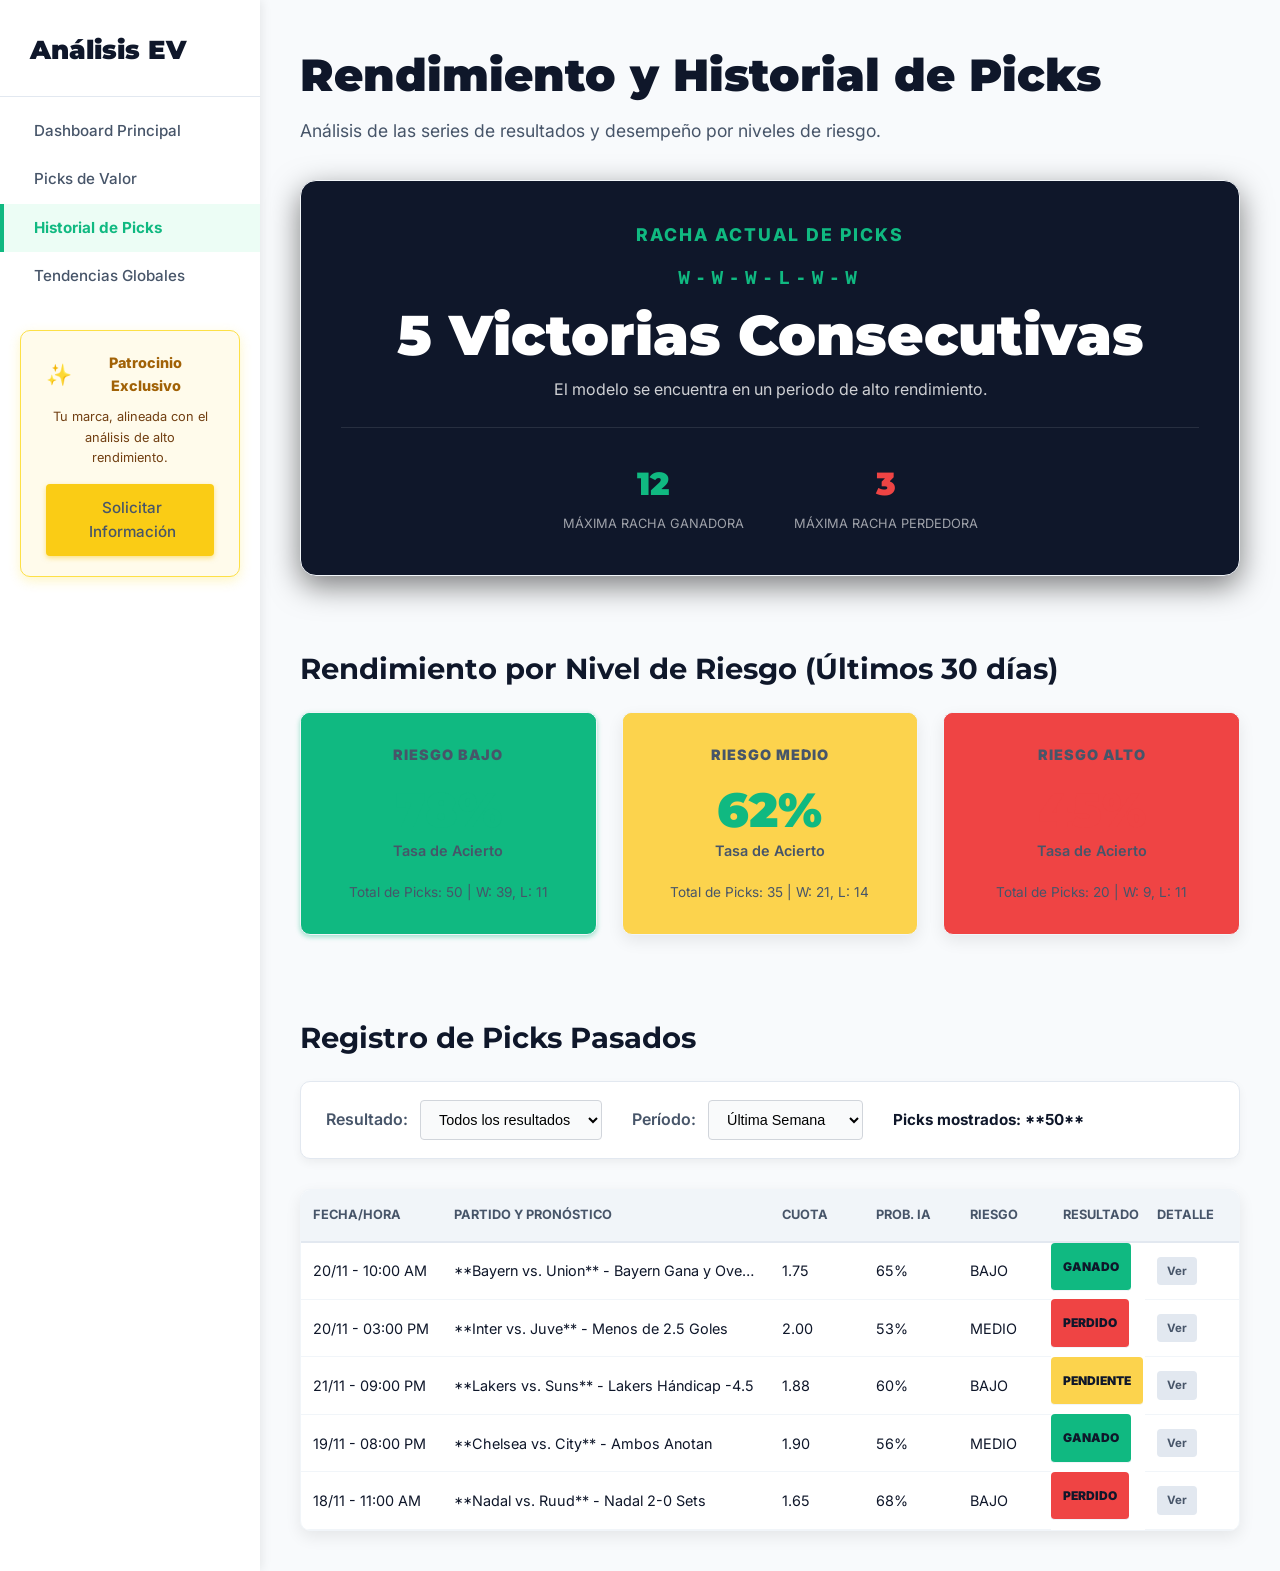
==== historial.html @ df7f1670 "Feature: Implementación de la doble estrategia Parlay Favorito/Millonario. Estructura HTML/CSS final" ====
<!DOCTYPE html>
<html lang="es">
<head>
    <meta charset="UTF-8">
    <meta name="viewport" content="width=device-width, initial-scale=1.0">
    <title>Historial de Picks - Análisis EV</title>
    <link rel="stylesheet" href="css/style.css"> 
    <link href="https://fonts.googleapis.com/css2?family=Montserrat:wght@400;700;900&family=Inter:wght@300;400;500;700;900&display=swap" rel="stylesheet">
</head>
<body>

    <div class="layout-principal">

        <div class="nav-lateral">
            <div class="nav-header">Análisis EV</div>
            
            <a href="index.html">Dashboard Principal</a>
            <a href="picks-valor.html">Picks de Valor</a>
            <a href="historial.html" class="activo">Historial de Picks</a> 
            <a href="tendencias-globales.html">Tendencias Globales</a> 
            
            <div class="widget-patrocinio">
                <div class="patrocinio-header">
                    <span class="icono-patrocinio">✨</span>
                    <p>Patrocinio Exclusivo</p>
                </div>
                <p class="patrocinio-mensaje">
                    Tu marca, alineada con el análisis de alto rendimiento.
                </p>
                <a href="mailto:contacto@tusitio.com" class="boton-patrocinio">
                    Solicitar Información
                </a>
            </div>
        </div>

        <div class="contenido-principal">
            
            <div class="header-contenido">
                <h1>Rendimiento y Historial de Picks</h1>
                <p>Análisis de las series de resultados y desempeño por niveles de riesgo.</p>
            </div>
            
            <div class="card racha-hero-card" style="margin-bottom: 30px;">
                <div class="racha-titulo">Racha Actual de Picks</div>
                <div class="racha-principal">
                    <span class="racha-contador positivo">W-W-W-L-W-W</span>
                    <h2 class="racha-resultado">5 Victorias Consecutivas</h2>
                    <p class="racha-mensaje">El modelo se encuentra en un periodo de alto rendimiento.</p>
                </div>
                <div class="racha-datos-historicos">
                    <div class="dato-historico-item">
                        <span class="historico-valor">12</span>
                        <span class="historico-label">Máxima Racha Ganadora</span>
                    </div>
                    <div class="dato-historico-item">
                        <span class="historico-valor negativo">3</span>
                        <span class="historico-label">Máxima Racha Perdedora</span>
                    </div>
                </div>
            </div>

            <h2 style="font-size: 1.8em; margin-top: 40px; margin-bottom: 20px;">Rendimiento por Nivel de Riesgo (Últimos 30 días)</h2>

            <div class="grid-rendimiento-riesgo" style="margin-bottom: 40px;">
                
                <div class="card rendimiento-card badge-bajo">
                    <div class="rendimiento-header">RIESGO BAJO</div>
                    <div class="rendimiento-metricas">
                        <span class="metricas-valor positivo">78%</span>
                        <span class="metricas-label">Tasa de Acierto</span>
                    </div>
                    <div class="rendimiento-detalle">
                        <p>Total de Picks: 50 | W: 39, L: 11</p>
                    </div>
                </div>

                <div class="card rendimiento-card badge-medio">
                    <div class="rendimiento-header">RIESGO MEDIO</div>
                    <div class="rendimiento-metricas">
                        <span class="metricas-valor positivo">62%</span>
                        <span class="metricas-label">Tasa de Acierto</span>
                    </div>
                    <div class="rendimiento-detalle">
                        <p>Total de Picks: 35 | W: 21, L: 14</p>
                    </div>
                </div>
                
                <div class="card rendimiento-card badge-alto">
                    <div class="rendimiento-header">RIESGO ALTO</div>
                    <div class="rendimiento-metricas">
                        <span class="metricas-valor negativo">45%</span>
                        <span class="metricas-label">Tasa de Acierto</span>
                    </div>
                    <div class="rendimiento-detalle">
                        <p>Total de Picks: 20 | W: 9, L: 11</p>
                    </div>
                </div>
                
            </div>
            
            <h2 style="font-size: 1.8em; margin-top: 40px; margin-bottom: 20px;">Registro de Picks Pasados</h2>
            <div class="filtros-picks-container historial-filtros">
                <div class="filtro-deporte">
                    <label for="filtro-resultado">Resultado:</label>
                    <select id="filtro-resultado" class="input-estilizado">
                        <option value="todos">Todos los resultados</option>
                        <option value="ganado">Ganado</option>
                        <option value="perdido">Perdido</option>
                        <option value="pendiente">Pendiente</option>
                    </select>
                </div>
                <div class="filtro-liga">
                    <label for="filtro-fecha">Período:</label>
                    <select id="filtro-fecha" class="input-estilizado">
                        <option value="semana">Última Semana</option>
                        <option value="mes">Último Mes</option>
                        <option value="trimestre">Último Trimestre</option>
                    </select>
                </div>
                <div class="info-adicional">
                    <p>Picks mostrados: **50**</p>
                </div>
            </div>

            <div class="card tabla-historial-contenedor">
                <table class="tabla-historial">
                    <thead>
                        <tr>
                            <th>Fecha/Hora</th>
                            <th>Partido y Pronóstico</th>
                            <th>Cuota</th>
                            <th>Prob. IA</th>
                            <th>Riesgo</th>
                            <th>Resultado</th>
                            <th>Detalle</th>
                        </tr>
                    </thead>
                    <tbody>
                        <tr class="pick-ganado">
                            <td>20/11 - 10:00 AM</td>
                            <td>**Bayern vs. Union** - Bayern Gana y Over 3.5</td>
                            <td>1.75</td>
                            <td>65%</td>
                            <td>BAJO</td>
                            <td class="resultado-badge badge-ganado">GANADO</td>
                            <td><a href="analisis-detalle.html" class="boton-detalle-tabla">Ver</a></td>
                        </tr>
                        <tr class="pick-perdido">
                            <td>20/11 - 03:00 PM</td>
                            <td>**Inter vs. Juve** - Menos de 2.5 Goles</td>
                            <td>2.00</td>
                            <td>53%</td>
                            <td>MEDIO</td>
                            <td class="resultado-badge badge-perdido">PERDIDO</td>
                            <td><a href="analisis-detalle.html" class="boton-detalle-tabla">Ver</a></td>
                        </tr>
                        <tr class="pick-pendiente">
                            <td>21/11 - 09:00 PM</td>
                            <td>**Lakers vs. Suns** - Lakers Hándicap -4.5</td>
                            <td>1.88</td>
                            <td>60%</td>
                            <td>BAJO</td>
                            <td class="resultado-badge badge-pendiente">PENDIENTE</td>
                            <td><a href="analisis-detalle.html" class="boton-detalle-tabla">Ver</a></td>
                        </tr>
                        <tr class="pick-ganado">
                            <td>19/11 - 08:00 PM</td>
                            <td>**Chelsea vs. City** - Ambos Anotan</td>
                            <td>1.90</td>
                            <td>56%</td>
                            <td>MEDIO</td>
                            <td class="resultado-badge badge-ganado">GANADO</td>
                            <td><a href="analisis-detalle.html" class="boton-detalle-tabla">Ver</a></td>
                        </tr>
                         <tr class="pick-perdido">
                            <td>18/11 - 11:00 AM</td>
                            <td>**Nadal vs. Ruud** - Nadal 2-0 Sets</td>
                            <td>1.65</td>
                            <td>68%</td>
                            <td>BAJO</td>
                            <td class="resultado-badge badge-perdido">PERDIDO</td>
                            <td><a href="analisis-detalle.html" class="boton-detalle-tabla">Ver</a></td>
                        </tr>
                    </tbody>
                </table>
            </div>
            
        </div>
    </div>
</body>
</html>
---- css/style.css ----
/* ========================================================= */
/* 0. VARIABLES Y BASE (Diseño Premium y Verde Esmeralda)    */
/* ========================================================= */
:root {
    /* Colores primarios (Fondo Claro) */
    --color-fondo-principal: #f8fafc; /* Fondo muy claro y limpio */
    --color-fondo-secundario: #ffffff; /* Fondo blanco puro para tarjetas */
    
    /* Colores de texto y elementos generales */
    --color-texto-oscuro-principal: #0f172a; /* Azul oscuro casi negro (Headings) */
    --color-texto-oscuro-secundario: #475569; /* Gris oscuro para cuerpo y metadatos */
    --color-texto-claro: #ffffff;
    --color-sombra-suave: rgba(0, 0, 0, 0.08); /* Sombra más pronunciada pero suave */
    
    /* Colores de acento (VERDE ESMERALDA como principal) */
    --color-acento-principal: #10b981; /* VERDE ESMERALDA (Botones, Activo, Bordes) */
    --color-acento-secundario: #007bff; /* Azul (para links/secundario) */
    --color-acento-perdida: #ef4444; /* Rojo para ALTO RIESGO / PERDIDA */
    --color-acento-pendiente: #10b981; /* Verde para PENDIENTE/ACTIVO */
    --color-acento-ev-positivo: #ffd700; /* Oro para Resaltado (Ya no se usa, pero se mantiene la variable) */
    
    /* Radios y Sombras */
    --border-radius-pequeño: 4px;
    --border-radius-medio: 10px; 
    --border-radius-grande: 16px; 
    --box-shadow-card: 0 6px 16px var(--color-sombra-suave); 
    
    /* Tipografía */
    --font-family-titulo: 'Montserrat', sans-serif;
    --font-family-cuerpo: 'Inter', sans-serif;
}

* {
    box-sizing: border-box;
    margin: 0;
    padding: 0;
}

body {
    font-family: var(--font-family-cuerpo);
    background-color: var(--color-fondo-principal);
    color: var(--color-texto-oscuro-principal);
    line-height: 1.6;
}

h1, h2, h3 {
    font-family: var(--font-family-titulo);
    font-weight: 700;
}

a {
    text-decoration: none;
    color: var(--color-acento-principal);
    transition: color 0.2s;
}

/* ========================================================= */
/* 1. LAYOUT PRINCIPAL Y NAVEGACIÓN LATERAL                  */
/* ========================================================= */
.layout-principal {
    display: flex;
    min-height: 100vh;
}

/* NAVEGACIÓN LATERAL */
.nav-lateral {
    width: 260px;
    background-color: var(--color-fondo-secundario);
    padding: 30px 0;
    box-shadow: 2px 0 10px var(--color-sombra-suave); 
    display: flex;
    flex-direction: column;
    flex-shrink: 0;
    z-index: 10;
}

.nav-header {
    font-family: var(--font-family-titulo);
    font-size: 1.6em; 
    font-weight: 900;
    color: var(--color-texto-oscuro-principal);
    padding: 0 30px 25px;
    border-bottom: 1px solid #e2e8f0;
    margin-bottom: 10px;
}

.nav-lateral a {
    padding: 12px 30px;
    color: var(--color-texto-oscuro-secundario);
    font-size: 0.95em;
    font-weight: 500;
    border-left: 4px solid transparent;
    transition: all 0.2s;
}

.nav-lateral a:hover {
    color: var(--color-acento-principal);
    background-color: #f0fdf4; 
}

.nav-lateral a.activo {
    color: var(--color-acento-principal);
    background-color: #ecfdf5; 
    border-left-color: var(--color-acento-principal);
    font-weight: 700;
}

/* WIDGET DE PATROCINIO */
.widget-patrocinio {
    padding: 20px 25px;
    margin: 30px 20px 0 20px;
    background-color: #fffbeb; 
    border: 1px solid #fde047;
    border-radius: var(--border-radius-medio);
    box-shadow: 0 4px 12px rgba(253, 224, 71, 0.3); 
    text-align: center;
}

.patrocinio-header {
    display: flex;
    align-items: center;
    justify-content: center;
    margin-bottom: 10px;
}

.patrocinio-header .icono-patrocinio {
    font-size: 1.3em;
    margin-right: 5px;
}

.patrocinio-header p {
    font-weight: 800;
    font-size: 0.9em;
    color: #a16207; 
}

.patrocinio-mensaje {
    font-size: 0.8em;
    color: #713f12;
    margin-bottom: 15px;
}

.boton-patrocinio {
    display: block;
    padding: 9px 15px;
    font-size: 0.85em;
    font-weight: 800;
    background-color: #facc15; 
    color: var(--color-texto-oscuro-principal);
    border-radius: var(--border-radius-pequeño);
    transition: background-color 0.2s;
    box-shadow: 0 2px 5px rgba(250, 202, 21, 0.5);
}
.boton-patrocinio:hover {
    background-color: #eab308;
}


/* CONTENIDO PRINCIPAL */
.contenido-principal {
    flex-grow: 1;
    padding: 40px;
    display: flex;
    flex-direction: column;
}

.header-contenido {
    margin-bottom: 35px;
}

.header-contenido h1 {
    font-size: 2.8em; 
    color: var(--color-texto-oscuro-principal);
    margin-bottom: 5px;
    font-weight: 900;
}

.header-contenido p {
    font-size: 1.1em;
    color: var(--color-texto-oscuro-secundario);
    font-weight: 400;
}

/* Base de todas las tarjetas */
.card {
    background-color: var(--color-fondo-secundario);
    border-radius: var(--border-radius-medio);
    box-shadow: var(--box-shadow-card);
    border: 1px solid #f1f5f9; 
    transition: transform 0.3s, box-shadow 0.3s;
}

/* ========================================================= */
/* 3. HERO PICK "DATA-CORE"                                  */
/* ========================================================= */

.hero-data-core {
    width: 100%;
    max-width: 950px; 
    color: white; 
    padding: 0; 
    border-radius: var(--border-radius-grande); 
    overflow: hidden;
    position: relative;
    box-shadow: 0 15px 40px rgba(0, 0, 0, 0.4), 0 0 0 1px rgba(255, 255, 255, 0.05); 
}

.data-core-body { 
    background: #0f172a; 
    padding: 0 30px; 
}

/* Header de Metadatos */
.data-core-header {
    display: flex;
    justify-content: space-between;
    align-items: center;
    padding: 15px 30px;
    background: rgba(255, 255, 255, 0.05); 
    border-bottom: 1px solid rgba(255, 255, 255, 0.1);
}

.data-core-header .sub-header-pick {
    font-size: 0.8em;
    font-weight: 800;
    color: var(--color-acento-principal); 
    letter-spacing: 2px;
    text-transform: uppercase;
}

.data-core-header .match-meta {
    font-size: 0.75em;
    opacity: 0.7;
    letter-spacing: 0.5px;
    font-weight: 500;
}

/* Sección principal del partido */
.data-core-match {
    display: flex;
    flex-direction: column;
    align-items: center;
    padding: 35px 0px 25px 0px; 
    text-align: center;
}

.match-teams {
    display: flex;
    align-items: center;
    margin-bottom: 15px;
}

.team-badge {
    width: 65px; 
    height: 65px;
    display: flex;
    align-items: center;
    justify-content: center;
    border-radius: 50%; 
    font-family: var(--font-family-titulo);
    font-size: 1.6em;
    font-weight: 900;
    color: var(--color-texto-claro);
    box-shadow: 0 0 15px rgba(0, 0, 0, 0.6) inset;
    border: 3px solid rgba(255, 255, 255, 0.1);
}

.vs-text {
    font-size: 2em;
    font-weight: 900;
    color: rgba(255, 255, 255, 0.4);
    margin: 0 20px;
}

.match-title {
    font-size: 2.5em; 
    font-weight: 900;
    margin-bottom: 8px;
    letter-spacing: 1px;
    color: #ffffff;
}

.core-pronostico {
    font-size: 1.15em;
    font-weight: 600;
    color: #ffffff;
    background: rgba(255, 255, 255, 0.15);
    padding: 10px 25px;
    border-radius: var(--border-radius-pequeño);
    margin-top: 15px;
    border: 1px solid rgba(255, 255, 255, 0.15);
}

/* LÍNEA INFERIOR DE MÉTRICAS */
.data-core-metrics-bar {
    display: flex;
    justify-content: flex-start; 
    align-items: center;
    background: #000000; 
    padding: 20px 30px;
    border-top: 1px solid rgba(255, 255, 255, 0.3);
    gap: 40px;
}

.core-metrica {
    display: flex;
    flex-direction: column;
    text-align: left;
    padding-right: 0;
}

.metrica-valor-num {
    font-family: var(--font-family-titulo);
    font-size: 2em;
    font-weight: 900;
    line-height: 1.1;
    color: white;
}

.metrica-valor-label {
    font-size: 0.75em;
    font-weight: 500;
    opacity: 0.8;
    text-transform: uppercase;
    letter-spacing: 1px; 
}

/* Botón de la barra inferior */
.boton-data-core {
    margin-left: auto; 
    display: inline-block;
    padding: 12px 30px;
    font-size: 1em;
    font-weight: 800;
    text-transform: uppercase;
    letter-spacing: 1px;
    border-radius: var(--border-radius-pequeño);
    background: var(--color-acento-principal); 
    color: var(--color-texto-claro); 
    transition: all 0.2s ease-in-out; 
    box-shadow: 0 5px 15px rgba(16, 185, 129, 0.4);
}
.boton-data-core:hover {
    background: #059669; 
    transform: translateY(-2px);
    box-shadow: 0 8px 20px rgba(16, 185, 129, 0.6);
}

/* --- Estilos para la Opción 2: Etiqueta de Riesgo Calificado (HERO) --- */
.data-core-metrics-bar .metrica-calificacion {
    margin-right: 10px;
}
.data-core-metrics-bar .risk-badge {
    font-size: 0.9em;
    padding: 6px 15px;
    font-weight: 900;
    line-height: 1.2;
}

/* ========================================================= */
/* 4. PICKS SECUNDARIOS (Grid y Tarjetas)                    */
/* ========================================================= */
.picks-destacados-grid {
    display: grid;
    grid-template-columns: repeat(auto-fit, minmax(300px, 1fr));
    gap: 25px;
    margin-top: 25px;
    width: 100%; 
}

.pick-destacado-card {
    color: var(--color-texto-oscuro-principal); 
    padding: 20px; 
    position: relative;
    overflow: hidden;
}
.pick-destacado-card:hover {
    transform: translateY(-5px);
    box-shadow: 0 10px 25px var(--color-sombra-suave);
}

.pick-destacado-header {
    display: flex;
    justify-content: space-between;
    font-size: 0.8em;
    color: var(--color-texto-oscuro-secundario);
    margin-bottom: 10px;
    border-bottom: 1px dashed #e2e8f0;
    padding-bottom: 6px;
    font-weight: 500;
}
.pick-destacado-header span:first-child.status-pendiente {
    font-weight: 700;
    color: var(--color-acento-pendiente);
}

.pick-destacado-body h3 {
    font-size: 1.3em;
    font-weight: 800;
    margin-bottom: 4px;
}

.pick-destacado-pronostico {
    font-size: 0.9em;
    color: var(--color-texto-oscuro-secundario);
    font-weight: 500;
    margin-bottom: 15px;
}

.pick-destacado-metricas {
    display: flex;
    gap: 15px;
}

.pick-destacado-metrica {
    font-size: 0.85em;
    color: var(--color-texto-oscuro-secundario);
    font-weight: 400;
}

.pick-destacado-metrica strong {
    font-weight: 800;
    color: var(--color-texto-oscuro-principal);
}

.pick-destacado-metrica.positivo strong {
    color: var(--color-acento-principal); 
}


/* ========================================================= */
/* 6. FILTROS Y CONTROLES (PICK-VALOR PAGE)                  */
/* ========================================================= */

.filtros-picks-container {
    display: flex;
    justify-content: space-between;
    align-items: center;
    background-color: var(--color-fondo-secundario);
    padding: 18px 25px;
    border-radius: var(--border-radius-medio);
    box-shadow: 0 4px 10px rgba(0, 0, 0, 0.05);
    margin-bottom: 30px;
    border: 1px solid #e2e8f0;
}

.filtro-deporte, .filtro-liga {
    display: flex;
    align-items: center;
    gap: 12px;
    font-weight: 600;
    color: var(--color-texto-oscuro-secundario);
}

.input-estilizado {
    padding: 10px 14px;
    border-radius: var(--border-radius-pequeño);
    border: 1px solid #d1d5db;
    background-color: #f9fafb;
    font-size: 0.9em;
    cursor: pointer;
    transition: border-color 0.2s, box-shadow 0.2s;
}

.input-estilizado:focus {
    border-color: var(--color-acento-principal);
    outline: none;
    box-shadow: 0 0 0 3px rgba(16, 185, 129, 0.2);
}

.info-adicional {
    font-size: 0.95em;
    font-weight: 700;
    color: var(--color-texto-oscuro-principal);
}


/* ========================================================= */
/* 7. TARJETAS DE LISTADO DE PICKS (AJUSTE DE PROPORCIÓN)    */
/* ========================================================= */

.picks-grid-completo {
    display: grid;
    grid-template-columns: repeat(auto-fit, minmax(320px, 1fr)); 
    gap: 25px;
}

.pick-list-card {
    padding: 25px; 
    display: flex;
    flex-direction: column;
    justify-content: space-between;
    position: relative;
    overflow: hidden;
    border-left: 5px solid var(--color-acento-pendiente); 
    border-radius: var(--border-radius-medio);
    transition: all 0.3s ease;
}

.pick-list-card:hover {
    transform: translateY(-5px); 
    box-shadow: 0 12px 30px var(--color-sombra-suave);
}

/* Indicador de Estado (Estilizado) */
.card-status {
    font-size: 0.8em;
    font-weight: 900;
    line-height: 1;
    color: #065f46; 
    
    background-color: #d1fae5; 
    padding: 4px 8px;
    border-radius: var(--border-radius-pequeño);
    margin-right: 15px; 
}

/* Metadatos (Liga y Hora) - Layout perfecto */
.card-metadatos {
    display: flex;
    align-items: center; 
    flex-wrap: wrap; 
    
    font-size: 0.85em;
    color: var(--color-texto-oscuro-secundario);
    margin-bottom: 18px;
    padding-bottom: 8px;
    border-bottom: 1px solid #f1f5f9; 
}

.card-metadatos .liga {
    margin-left: auto; 
    margin-right: 10px;
    font-weight: 500;
}

.card-metadatos .hora {
    font-weight: 800; 
    color: var(--color-texto-oscuro-principal); 
}

/* Título y Pronóstico */
.card-principal {
    margin-bottom: 30px;
    flex-grow: 1; 
}

.card-principal .partido {
    font-size: 1.8em; 
    font-weight: 900;
    color: var(--color-texto-oscuro-principal);
    margin-bottom: 8px;
    line-height: 1.2;
}

.card-principal .pronostico {
    font-size: 1em;
    color: var(--color-texto-oscuro-secundario);
    font-weight: 600; 
}

/* Métrica Inferior - Alto Contraste y Distribución Uniforme */
.card-metricas {
    display: flex;
    justify-content: space-between; 
    align-items: flex-start; 
    margin-bottom: 20px;
    padding-top: 15px;
    border-top: 1px solid #e2e8f0;
}

.metrica {
    display: flex;
    flex-direction: column;
    text-align: left; 
    flex-basis: 33%; 
    flex-grow: 1;
}

.metrica .valor-num {
    font-family: var(--font-family-titulo);
    font-size: 1.6em;
    font-weight: 900;
    line-height: 1.1;
    color: var(--color-texto-oscuro-principal);
}

.metrica .valor-label {
    font-size: 0.75em;
    font-weight: 500;
    opacity: 0.7;
    text-transform: uppercase;
    letter-spacing: 0.7px;
    color: var(--color-texto-oscuro-secundario);
    margin-top: 5px;
}

/* --- Estilos para la Opción 2: Etiqueta de Riesgo Calificado (LISTA) --- */
.metrica-calificacion {
    padding-right: 15px;
    border-right: 1px solid #f1f5f9; 
}

.risk-badge {
    font-family: var(--font-family-titulo);
    font-size: 0.9em;
    font-weight: 900;
    padding: 6px 12px;
    border-radius: var(--border-radius-pequeño);
    text-transform: uppercase;
    letter-spacing: 0.5px;
    white-space: nowrap;
    text-align: center;
    line-height: 1.2;
    margin-bottom: 5px; 
}

/* Colores específicos para los niveles de riesgo */
.badge-bajo {
    background-color: var(--color-acento-principal); 
    color: var(--color-texto-claro);
    box-shadow: 0 2px 5px rgba(16, 185, 129, 0.4);
}

.badge-medio {
    background-color: #fcd34d; 
    color: var(--color-texto-oscuro-principal);
}

.badge-alto {
    background-color: var(--color-acento-perdida); 
    color: var(--color-texto-claro);
}

/* Botón de Análisis (Ancho completo) */
.boton-analisis {
    display: block;
    width: 100%;
    padding: 12px 0;
    text-align: center;
    background-color: var(--color-acento-principal);
    color: var(--color-texto-claro);
    font-weight: 800;
    border-radius: var(--border-radius-pequeño);
    transition: background-color 0.2s, transform 0.2s, box-shadow 0.2s;
    font-size: 1em;
    box-shadow: 0 5px 15px rgba(16, 185, 129, 0.3);
}
.boton-analisis:hover {
    background-color: #059669; 
    transform: translateY(-2px);
    box-shadow: 0 8px 20px rgba(16, 185, 129, 0.4);
}

/* ========================================================= */
/* 9. ESTILOS DE LA PÁGINA ANÁLISIS DETALLADO                */
/* ========================================================= */

.detalle-hero-header {
    display: flex;
    justify-content: space-between;
    align-items: center;
    padding: 30px;
    margin-bottom: 30px;
    border-left: 6px solid var(--color-acento-principal);
    box-shadow: 0 8px 20px var(--color-sombra-suave);
}

.detalle-partido-info {
    flex-grow: 1;
}

.detalle-liga {
    font-size: 0.85em;
    font-weight: 700;
    color: var(--color-acento-principal);
    text-transform: uppercase;
    letter-spacing: 1px;
    margin-bottom: 8px;
    display: block;
}

.detalle-titulo {
    font-size: 2.2em;
    font-weight: 900;
    color: var(--color-texto-oscuro-principal);
    margin-bottom: 5px;
}

.detalle-pronostico {
    font-size: 1.1em;
    color: var(--color-texto-oscuro-secundario);
    font-weight: 500;
}

/* Sección de Métricas de Resumen */
.detalle-metricas-resumen {
    display: flex;
    gap: 30px;
    align-items: center;
    padding-left: 30px;
    border-left: 1px solid #e2e8f0;
}

.resumen-metrica {
    display: flex;
    flex-direction: column;
    text-align: right;
}

.resumen-valor-num {
    font-family: var(--font-family-titulo);
    font-size: 1.8em;
    font-weight: 900;
    line-height: 1.1;
    color: var(--color-texto-oscuro-principal);
}

.resumen-valor-num.is-ia {
    color: var(--color-acento-principal); /* Destacar la Probabilidad IA */
}

.resumen-valor-label {
    font-size: 0.75em;
    font-weight: 500;
    opacity: 0.7;
    text-transform: uppercase;
    letter-spacing: 0.7px;
    color: var(--color-texto-oscuro-secundario);
    margin-top: 5px;
}

/* Contenido del Análisis (Cuerpo) */
.detalle-cuerpo-analisis {
    display: grid;
    grid-template-columns: 1fr; /* Una sola columna para las secciones */
    gap: 25px;
}

.detalle-seccion {
    padding: 30px;
}

.seccion-titulo {
    font-size: 1.6em;
    font-weight: 800;
    color: var(--color-texto-oscuro-principal);
    margin-bottom: 15px;
    border-bottom: 2px solid var(--color-acento-principal);
    display: inline-block;
    padding-bottom: 5px;
}

.seccion-parrafo {
    font-size: 1em;
    color: var(--color-texto-oscuro-secundario);
    margin-bottom: 20px;
}

.lista-justificacion {
    list-style: none;
    padding-left: 0;
}

.lista-justificacion li {
    background-color: #f7f9fc;
    border-left: 4px solid var(--color-acento-principal);
    padding: 10px 15px;
    margin-bottom: 10px;
    border-radius: var(--border-radius-pequeño);
    font-size: 0.95em;
    color: var(--color-texto-oscuro-principal);
}

.lista-justificacion li strong {
    font-weight: 700;
}

/* Gráfico de Probabilidad */
.grafico-probabilidad {
    margin-top: 20px;
}

.probabilidad-item {
    margin-bottom: 15px;
}

.probabilidad-item .label {
    display: block;
    font-weight: 600;
    margin-bottom: 5px;
    color: var(--color-texto-oscuro-principal);
}

.barra-contenedor {
    background-color: #e2e8f0;
    border-radius: var(--border-radius-pequeño);
    height: 30px;
    overflow: hidden;
}

.barra {
    height: 100%;
    color: white;
    font-weight: 700;
    display: flex;
    align-items: center;
    padding-left: 10px;
    transition: width 1s ease-out;
}

.barra-local {
    background-color: var(--color-acento-principal);
}
.barra-empate {
    background-color: #fcd34d; /* Amarillo/Naranja */
    color: var(--color-texto-oscuro-principal);
}
.barra-visitante {
    background-color: var(--color-acento-perdida);
}


/* Tabla de Métricas Avanzadas */
.tabla-metricas {
    width: 100%;
    border-collapse: collapse;
    margin-top: 15px;
}

.tabla-metricas thead th {
    background-color: #f1f5f9;
    color: var(--color-texto-oscuro-secundario);
    font-weight: 700;
    padding: 12px 15px;
    text-align: left;
    border-bottom: 2px solid #e2e8f0;
}

.tabla-metricas tbody td {
    padding: 12px 15px;
    border-bottom: 1px solid #f1f5f9;
    font-size: 0.95em;
    color: var(--color-texto-oscuro-principal);
}

.tabla-metricas tbody tr:last-child td {
    border-bottom: none;
}

.tabla-metricas tbody td.positivo {
    color: var(--color-acento-principal);
    font-weight: 700;
}
.tabla-metricas tbody td.negativo {
    color: var(--color-acento-perdida);
    font-weight: 700;
}


/* 8. RESPONSIVE DESIGN (Media Queries) */
@media (max-width: 1024px) {
    .nav-lateral {
        width: 240px;
    }
    .contenido-principal {
        padding: 30px 20px;
    }
    .hero-data-core {
        max-width: 100%;
    }
    .picks-destacados-grid {
        grid-template-columns: repeat(auto-fit, minmax(280px, 1fr));
    }
    .picks-grid-completo {
        grid-template-columns: repeat(auto-fit, minmax(300px, 1fr)); 
    }
    .card-metricas {
        gap: 20px; 
    }
}

@media (max-width: 768px) {
    .layout-principal {
        flex-direction: column;
    }
    .nav-lateral {
        width: 100%;
        padding: 0;
        overflow-x: auto; 
        white-space: nowrap; 
    }
    .nav-header {
        display: none; 
    }
    .nav-lateral a {
        padding: 10px 20px;
        border-left: none;
        display: inline-block; 
        border-bottom: 2px solid transparent;
    }
    .nav-lateral a.activo {
        border-bottom: 2px solid var(--color-acento-principal);
        background-color: transparent;
    }
    .widget-patrocinio {
        display: none; 
    }
    .contenido-principal {
        padding: 20px 15px;
    }
    .filtros-picks-container {
        flex-direction: column;
        align-items: flex-start;
        gap: 15px;
    }
    .info-adicional {
        margin-top: 10px;
    }
    .picks-destacados-grid, .picks-grid-completo {
        grid-template-columns: 1fr;
    }
    /* Ajustes para la tarjeta Data-Core en móvil */
    .data-core-metrics-bar {
        flex-wrap: wrap;
        justify-content: space-around;
        gap: 15px;
        padding: 15px;
    }
    .data-core-metrics-bar .core-metrica {
        flex-grow: 1;
        flex-basis: 40%;
        text-align: center;
    }
    .data-core-metrics-bar .metrica-calificacion {
        border-right: none;
    }
    .boton-data-core {
        margin-left: 0; 
        flex-basis: 100%; 
    }
    /* Ajuste de métricas de lista en móvil */
    .card-metricas {
        flex-wrap: wrap; 
        gap: 15px;
    }
    .metrica {
        flex-basis: 45%; 
    }
    .metrica-calificacion {
        border-right: none;
    }
    /* Responsive adjustments for Detail page */
    .detalle-hero-header {
        flex-direction: column;
        align-items: flex-start;
        padding: 20px;
    }
    .detalle-titulo {
        font-size: 1.8em;
    }
    .detalle-metricas-resumen {
        border-left: none;
        padding-left: 0;
        margin-top: 20px;
        width: 100%;
        justify-content: space-between;
    }
    .resumen-metrica {
        text-align: left;
    }
}
/* ========================================================= */
/* 10. ESTILOS DE LA PÁGINA HISTORIAL DE PICKS               */
/* ========================================================= */

/* Panel de Estadísticas Globales */
.panel-estadisticas-historial {
    display: flex;
    justify-content: space-around;
    align-items: center;
    padding: 25px 30px;
    margin-bottom: 30px;
    border-left: 6px solid var(--color-acento-principal);
}

.estadistica-item {
    text-align: center;
    padding: 0 15px;
}

.valor-grande {
    font-family: var(--font-family-titulo);
    font-size: 2.5em;
    font-weight: 900;
    line-height: 1.1;
    color: var(--color-texto-oscuro-principal);
    display: block;
    margin-bottom: 5px;
}

.valor-grande.positivo {
    color: var(--color-acento-principal);
}

.label-pequeno {
    font-size: 0.8em;
    font-weight: 600;
    text-transform: uppercase;
    color: var(--color-texto-oscuro-secundario);
    letter-spacing: 0.5px;
}

/* Ajuste de Filtros */
.historial-filtros {
    justify-content: flex-start;
    gap: 30px;
}

/* Contenedor de la Tabla */
.tabla-historial-contenedor {
    overflow-x: auto; /* Permite desplazamiento horizontal en móviles */
    padding: 0;
}

/* Tabla de Historial */
.tabla-historial {
    width: 100%;
    min-width: 800px; /* Asegura legibilidad en desktop */
    border-collapse: collapse;
    table-layout: fixed;
}

.tabla-historial thead th {
    background-color: #f1f5f9;
    color: var(--color-texto-oscuro-secundario);
    font-weight: 700;
    padding: 15px 12px;
    text-align: left;
    text-transform: uppercase;
    font-size: 0.8em;
    border-bottom: 2px solid #e2e8f0;
}

.tabla-historial tbody tr {
    transition: background-color 0.2s;
}

.tabla-historial tbody tr:hover {
    background-color: #f7f9fc;
}

.tabla-historial tbody td {
    padding: 14px 12px;
    border-bottom: 1px solid #f1f5f9;
    font-size: 0.9em;
    color: var(--color-texto-oscuro-principal);
    white-space: nowrap; 
    overflow: hidden;
    text-overflow: ellipsis;
}

/* Ancho de columnas */
.tabla-historial thead th:nth-child(2) { width: 35%; } /* Partido y Pronóstico */
.tabla-historial thead th:nth-child(1) { width: 15%; } 

/* BADGES DE RESULTADO */
.resultado-badge {
    font-size: 0.75em !important;
    font-weight: 900;
    padding: 5px 10px;
    border-radius: var(--border-radius-pequeño);
    text-align: center;
    white-space: nowrap;
    display: block;
    width: fit-content;
}

.badge-ganado {
    background-color: var(--color-acento-principal); /* Verde Esmeralda */
    color: var(--color-texto-claro);
}

.badge-perdido {
    background-color: var(--color-acento-perdida); /* Rojo */
    color: var(--color-texto-claro);
}

.badge-pendiente {
    background-color: #fcd34d; /* Amarillo/Naranja */
    color: var(--color-texto-oscuro-principal);
}

/* Botón Detalle en la Tabla */
.boton-detalle-tabla {
    display: inline-block;
    padding: 5px 10px;
    font-size: 0.8em;
    font-weight: 700;
    background-color: #e2e8f0;
    color: var(--color-texto-oscuro-secundario);
    border-radius: var(--border-radius-pequeño);
    transition: background-color 0.2s;
}
.boton-detalle-tabla:hover {
    background-color: #cbd5e1;
}

/* Responsive adjustments for Historial page */
@media (max-width: 768px) {
    .panel-estadisticas-historial {
        flex-wrap: wrap;
        padding: 20px;
        gap: 20px;
    }
    .estadistica-item {
        flex-basis: 45%;
        margin-bottom: 10px;
    }
    .valor-grande {
        font-size: 2em;
    }
    .historial-filtros {
        flex-direction: column;
        align-items: flex-start;
        gap: 15px;
    }
    .tabla-historial-contenedor {
        margin-top: 20px;
    }
}
/* ========================================================= */
/* 11. ESTILOS DE LA PÁGINA RACHAS                           */
/* ========================================================= */

/* Racha Hero Card (Máximo Impacto) */
.racha-hero-card {
    display: flex;
    flex-direction: column;
    align-items: center;
    text-align: center;
    padding: 40px;
    background: #0f172a; /* Fondo oscuro para alto contraste */
    color: var(--color-texto-claro);
    border-radius: var(--border-radius-grande);
    box-shadow: 0 10px 30px rgba(0, 0, 0, 0.5);
}

.racha-titulo {
    font-size: 1.1em;
    font-weight: 800;
    color: var(--color-acento-principal);
    text-transform: uppercase;
    letter-spacing: 2px;
    margin-bottom: 15px;
}

.racha-principal {
    margin-bottom: 30px;
    padding-bottom: 25px;
    border-bottom: 1px solid rgba(255, 255, 255, 0.1);
    width: 100%;
}

.racha-contador {
    font-family: monospace;
    font-size: 1.5em;
    font-weight: 700;
    margin-bottom: 10px;
    display: block;
    color: var(--color-acento-principal);
    letter-spacing: 5px;
}

.racha-resultado {
    font-size: 3.5em;
    font-weight: 900;
    line-height: 1.1;
    color: #ffffff;
    margin-bottom: 10px;
}

.racha-resultado.negativo {
    color: var(--color-acento-perdida);
}

.racha-mensaje {
    font-size: 1em;
    opacity: 0.8;
}

.racha-datos-historicos {
    display: flex;
    gap: 50px;
    justify-content: center;
}

.dato-historico-item {
    text-align: center;
}

.historico-valor {
    font-family: var(--font-family-titulo);
    font-size: 2em;
    font-weight: 900;
    color: var(--color-acento-principal);
    display: block;
}

.historico-valor.negativo {
    color: var(--color-acento-perdida);
}

.historico-label {
    font-size: 0.8em;
    text-transform: uppercase;
    opacity: 0.6;
}

/* Rendimiento por Riesgo Grid */
.grid-rendimiento-riesgo {
    display: grid;
    grid-template-columns: repeat(auto-fit, minmax(280px, 1fr));
    gap: 25px;
}

.rendimiento-card {
    padding: 30px;
    text-align: center;
    position: relative;
    overflow: hidden;
}

.rendimiento-card::before {
    content: '';
    position: absolute;
    top: 0;
    left: 0;
    width: 100%;
    height: 8px;
    /* Color de la barra superior definido por el badge */
}

/* Colores de las barras superiores de rendimiento */
.rendimiento-card.badge-bajo::before {
    background-color: var(--color-acento-principal); 
}
.rendimiento-card.badge-medio::before {
    background-color: #fcd34d; 
}
.rendimiento-card.badge-alto::before {
    background-color: var(--color-acento-perdida); 
}

.rendimiento-header {
    font-size: 0.9em;
    font-weight: 900;
    text-transform: uppercase;
    letter-spacing: 1px;
    margin-bottom: 20px;
    color: var(--color-texto-oscuro-secundario);
}

.rendimiento-metricas {
    margin-bottom: 20px;
}

.metricas-valor {
    font-family: var(--font-family-titulo);
    font-size: 3em;
    font-weight: 900;
    line-height: 1;
    display: block;
    color: var(--color-texto-oscuro-principal);
}

.metricas-valor.positivo {
    color: var(--color-acento-principal);
}
.metricas-valor.negativo {
    color: var(--color-acento-perdida);
}

.metricas-label {
    font-size: 0.9em;
    font-weight: 600;
    color: var(--color-texto-oscuro-secundario);
    margin-top: 5px;
    display: block;
}

.rendimiento-detalle p {
    font-size: 0.85em;
    color: var(--color-texto-oscuro-secundario);
}


/* Visualización de Resultados Recientes (Secuencia) */
.resultados-recientes-secuencia {
    padding: 20px;
    display: flex;
    flex-wrap: wrap;
    gap: 10px;
    justify-content: flex-start;
}

.resultado-item {
    font-family: var(--font-family-titulo);
    font-size: 1.2em;
    font-weight: 900;
    width: 40px; 
    height: 40px;
    display: flex;
    align-items: center;
    justify-content: center;
    border-radius: var(--border-radius-pequeño);
    color: var(--color-texto-claro);
    box-shadow: 0 2px 5px rgba(0, 0, 0, 0.2);
}

.resultado-item.ganado {
    background-color: var(--color-acento-principal);
}
.resultado-item.perdido {
    background-color: var(--color-acento-perdida);
}
.resultado-item.pendiente {
    background-color: #fcd34d;
    color: var(--color-texto-oscuro-principal);
}

/* Responsive adjustments */
@media (max-width: 768px) {
    .racha-hero-card {
        padding: 30px 20px;
    }
    .racha-resultado {
        font-size: 2.5em;
    }
    .racha-datos-historicos {
        gap: 20px;
        width: 100%;
        justify-content: space-around;
    }
    .grid-rendimiento-riesgo {
        grid-template-columns: 1fr;
    }
    .resultado-item {
        width: 35px;
        height: 35px;
        font-size: 1em;
    }
}
/* ========================================================= */
/* 12. ESTILOS DE LA PÁGINA TENDENCIAS GLOBALES              */
/* ========================================================= */

.sub-seccion-titulo {
    font-size: 1.8em;
    margin-top: 40px;
    margin-bottom: 20px;
    font-weight: 800;
    color: var(--color-texto-oscuro-principal);
}

/* Gráfico de Distribución (Barras Apiladas Simulado) */
.card-grafico-resumen {
    padding: 30px;
}

.grafico-distribucion {
    display: flex;
    width: 100%;
    height: 45px;
    border-radius: var(--border-radius-pequeño);
    overflow: hidden;
    margin-bottom: 15px;
    box-shadow: 0 4px 10px rgba(0, 0, 0, 0.1);
}

.barra-distribucion {
    height: 100%;
    display: flex;
    align-items: center;
    justify-content: center;
    background-color: var(--color-acento-principal); /* Base: Fútbol */
    transition: width 0.5s ease-out;
}

.barra-nba {
    background-color: #007bff; /* Azul */
}

.barra-tenis {
    background-color: #fcd34d; /* Amarillo */
}

.barra-otros {
    background-color: #94a3b8; /* Gris */
}

.barra-distribucion .etiqueta {
    color: var(--color-texto-claro);
    font-size: 0.9em;
    font-weight: 700;
    text-shadow: 1px 1px 2px rgba(0, 0, 0, 0.4);
    padding: 0 5px;
}
/* Asegurar que las etiquetas pequeñas sean visibles */
.barra-distribucion[style*="width: 5%"] .etiqueta {
    font-size: 0.7em;
    padding: 0;
}

.nota-distribucion {
    font-size: 0.9em;
    color: var(--color-texto-oscuro-secundario);
    font-style: italic;
    margin-top: 10px;
    padding-top: 10px;
    border-top: 1px solid #f1f5f9;
}

/* Tabla de Rendimiento de Ligas */
.tabla-rendimiento-contenedor {
    padding: 30px;
}

.tabla-rendimiento-ligas {
    width: 100%;
    border-collapse: collapse;
    margin-bottom: 20px;
}

.tabla-rendimiento-ligas thead th {
    background-color: #f1f5f9;
    color: var(--color-texto-oscuro-secundario);
    font-weight: 700;
    padding: 15px 12px;
    text-align: left;
    text-transform: uppercase;
    font-size: 0.8em;
    border-bottom: 2px solid var(--color-acento-principal);
}

.tabla-rendimiento-ligas tbody td {
    padding: 14px 12px;
    border-bottom: 1px solid #f1f5f9;
    font-size: 0.95em;
    color: var(--color-texto-oscuro-principal);
}

.tabla-rendimiento-ligas tbody tr:last-child td {
    border-bottom: none;
}

.tabla-rendimiento-ligas td.positivo {
    color: var(--color-acento-principal);
    font-weight: 700;
}
.tabla-rendimiento-ligas td.negativo {
    color: var(--color-acento-perdida);
    font-weight: 700;
}

.nota-tendencia {
    font-size: 0.9em;
    color: var(--color-texto-oscuro-secundario);
    font-weight: 500;
    padding: 10px 0;
    border-top: 1px solid #e2e8f0;
}

/* Resumen por Mercado (Grid) */
.mercado-resumen-grid {
    display: grid;
    grid-template-columns: repeat(auto-fit, minmax(200px, 1fr));
    gap: 25px;
    padding: 30px;
}

.mercado-item {
    text-align: center;
    padding: 20px 10px;
    border: 1px solid #f1f5f9;
    border-radius: var(--border-radius-medio);
}

.mercado-nombre {
    font-size: 1em;
    font-weight: 700;
    color: var(--color-texto-oscuro-principal);
    display: block;
    margin-bottom: 10px;
}

.mercado-valor {
    font-family: var(--font-family-titulo);
    font-size: 2em;
    font-weight: 900;
    line-height: 1.1;
    display: block;
}

.mercado-label {
    font-size: 0.8em;
    text-transform: uppercase;
    color: var(--color-texto-oscuro-secundario);
    margin-top: 5px;
}

/* Responsive adjustments */
@media (max-width: 768px) {
    .tabla-rendimiento-contenedor, .mercado-resumen-grid, .card-grafico-resumen {
        padding: 15px;
    }
    .mercado-resumen-grid {
        grid-template-columns: 1fr;
    }
    .grafico-distribucion {
        height: 35px;
    }
    .barra-distribucion .etiqueta {
        font-size: 0.8em;
    }
    .tabla-rendimiento-ligas {
        min-width: 600px; /* Mantener la tabla legible en scroll */
    }
}

/* ========================================================= */
/* 13. ESTILOS PARLAY MILLONARIO IA (GANCHO)                 */
/* ========================================================= */
/* ========================================================= */
/* 13. ESTILOS PARLAYS (FAVORITO y MILLONARIO)               */
/* ========================================================= */

.parlay-millonario-container {
    margin-top: 30px;
    margin-bottom: 30px;
}

.parlay-grid {
    display: grid;
    grid-template-columns: 1fr 1fr; /* Dos columnas iguales para los dos parlays */
    gap: 30px;
}

.parlay-ia-card {
    background: #273040; /* Fondo oscuro */
    color: #ffffff;
    padding: 30px;
    border-radius: var(--border-radius-grande);
    box-shadow: 0 10px 30px rgba(0, 0, 0, 0.3);
    transition: transform 0.2s;
}

.parlay-ia-card:hover {
    transform: translateY(-5px);
}

/* Estilos Específicos para Parlay FAVORITO (más sobrio y dorado) */
.parlay-favorito {
    border: 3px solid #FFD700; /* Borde Oro */
}
.parlay-favorito .parlay-badge, .parlay-favorito .parlay-cuota-valor {
    color: #FFD700; /* Color Oro para destacar */
}
.parlay-favorito .boton-parlay-ia {
    background-color: #FFD700;
    color: #1f2937;
}

/* Estilos Específicos para Parlay MILLONARIO (más llamativo y rojo/naranja) */
.parlay-millonario {
    background: linear-gradient(135deg, #273040, #131720); /* Gradiente sutil */
    border: 3px solid #ef4444; /* Borde Rojo VIVO */
}
.parlay-millonario .parlay-badge, .parlay-millonario .parlay-cuota-valor {
    color: #f87171; /* Rojo claro para destacar la cuota alta */
}
.parlay-millonario .boton-parlay-ia {
    background-color: #ef4444;
    color: #fff;
}
.parlay-millonario .boton-parlay-ia:hover {
    background-color: #dc2626;
}


.parlay-header {
    display: flex;
    justify-content: space-between;
    align-items: center;
    border-bottom: 1px solid rgba(255, 255, 255, 0.1);
    padding-bottom: 15px;
    margin-bottom: 20px;
}

.parlay-badge {
    font-size: 1.1em;
    font-weight: 900;
    text-transform: uppercase;
    letter-spacing: 0.5px;
}

.parlay-probabilidad {
    font-size: 0.8em;
    font-weight: 500;
    opacity: 0.6;
}

.parlay-content {
    display: flex;
    justify-content: space-between;
    align-items: flex-start;
    gap: 20px;
}

.picks-list {
    flex-grow: 1;
    min-width: 50%;
}

.pick-line {
    font-size: 0.9em;
    margin-bottom: 8px;
    color: #e5e7eb;
}

.pick-line strong {
    color: #fff;
}

.parlay-total {
    text-align: right;
    border-left: 1px solid rgba(255, 255, 255, 0.1);
    padding-left: 20px;
    display: flex;
    flex-direction: column;
    justify-content: center;
    min-width: 30%;
}

.parlay-cuota-label {
    font-size: 0.75em;
    text-transform: uppercase;
    opacity: 0.6;
    display: block;
    margin-bottom: 5px;
}

.parlay-cuota-valor {
    font-family: var(--font-family-titulo);
    font-size: 2.8em;
    font-weight: 900;
    line-height: 1;
}

.boton-parlay-ia {
    display: block;
    width: 100%;
    text-align: center;
    padding: 12px;
    margin-top: 25px;
    font-size: 1em;
    font-weight: 900;
    border-radius: var(--border-radius-pequeño);
    transition: opacity 0.2s, transform 0.1s;
}

.boton-parlay-ia:hover {
    opacity: 0.9;
    transform: translateY(-1px);
}


/* MEDIA QUERIES para Móviles */
@media (max-width: 768px) {
    .parlay-grid {
        grid-template-columns: 1fr; /* Columna única en móvil */
        gap: 20px;
    }
    .parlay-ia-card {
        padding: 20px;
    }
    .parlay-content {
        flex-direction: column;
        align-items: flex-start;
        gap: 15px;
    }
    .parlay-total {
        width: 100%;
        text-align: left;
        padding-left: 0;
        border-left: none;
        border-top: 1px solid rgba(255, 255, 255, 0.1);
        padding-top: 15px;
    }
    .parlay-cuota-valor {
        font-size: 2em;
    }
}
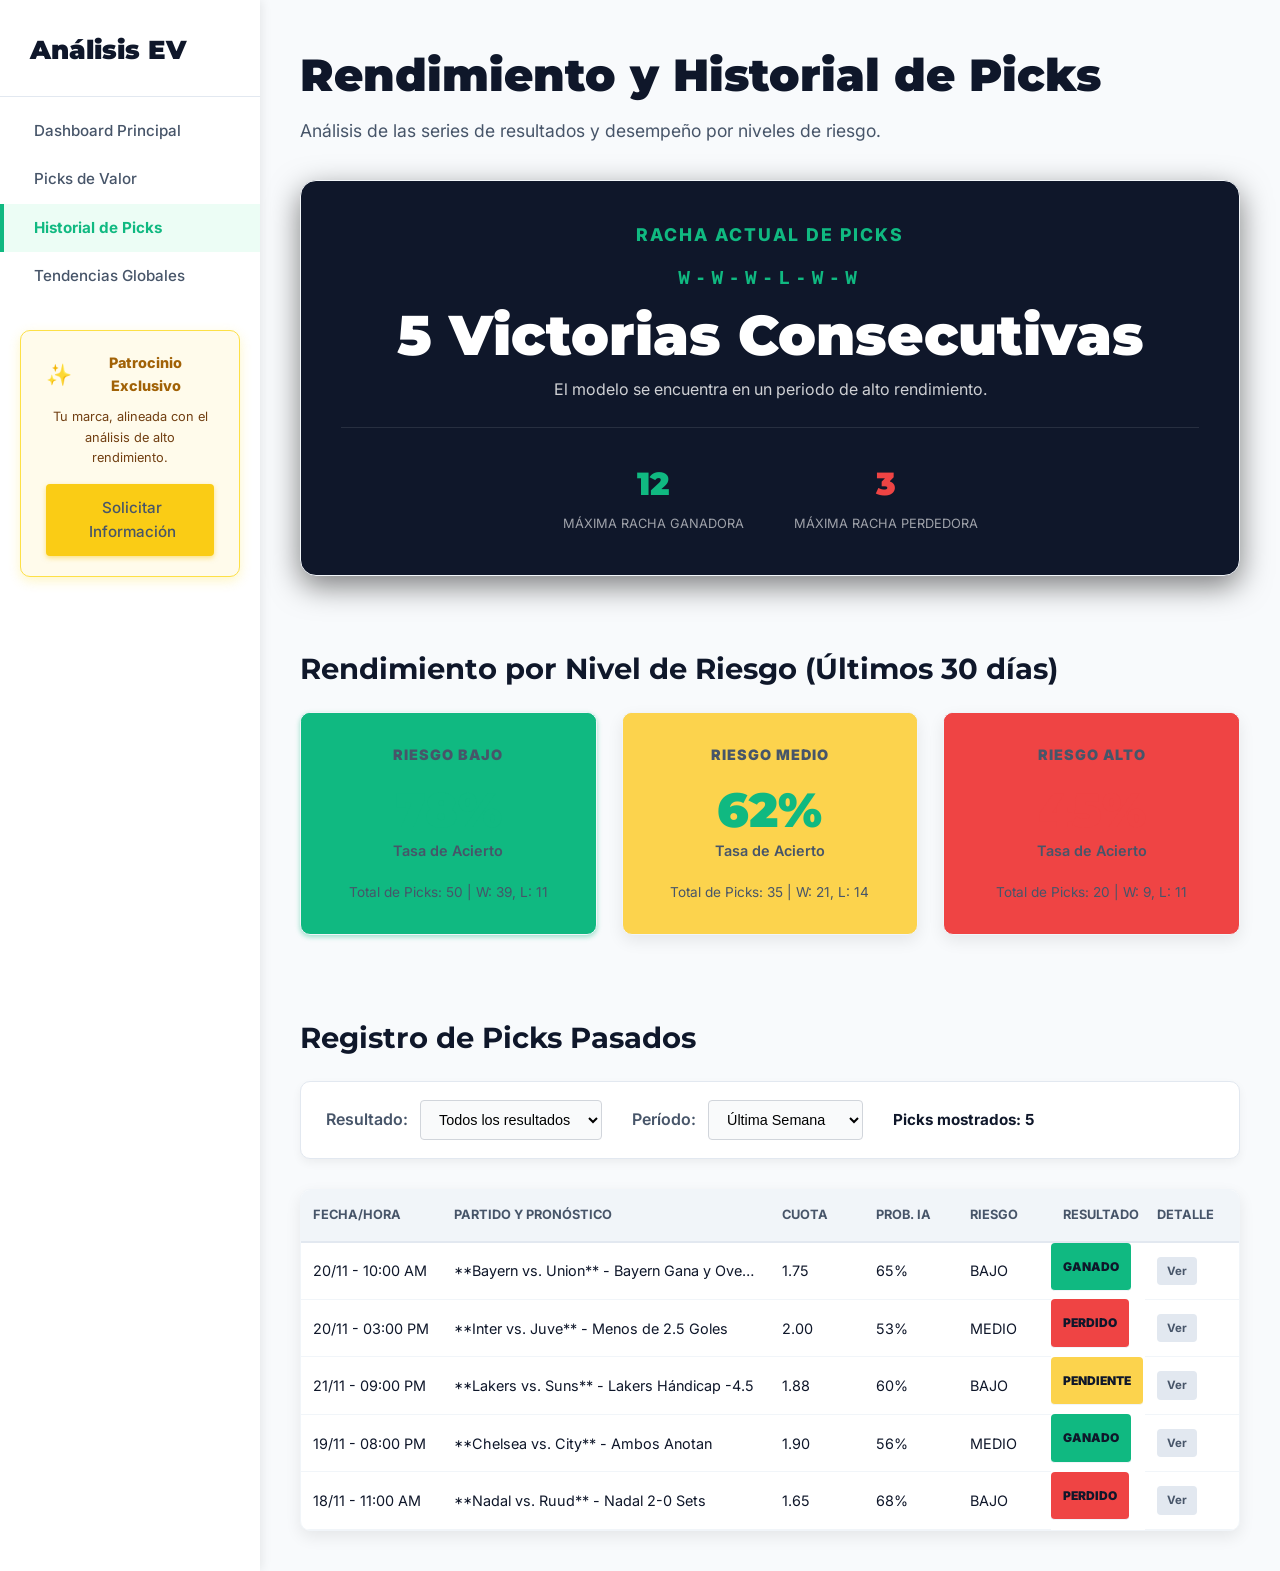
==== commit c0f7234f: "Feature: Implementación de la funcionalidad de filtros con JS y limpieza de la estructura base ." ====
--- a/historial.html
+++ b/historial.html
@@ -187,5 +187,6 @@
             
         </div>
     </div>
+<script src="scripts.js"></script>
 </body>
 </html>
--- a/css/style.css
+++ b/css/style.css
@@ -1529,7 +1529,7 @@
 }
 
 /* ========================================================= */
-/* 13. ESTILOS PARLAY MILLONARIO IA (GANCHO)                 */
+/* 13. ESTILOS PARLAY MILLONARIO IA              */
 /* ========================================================= */
 /* ========================================================= */
 /* 13. ESTILOS PARLAYS (FAVORITO y MILLONARIO)               */
